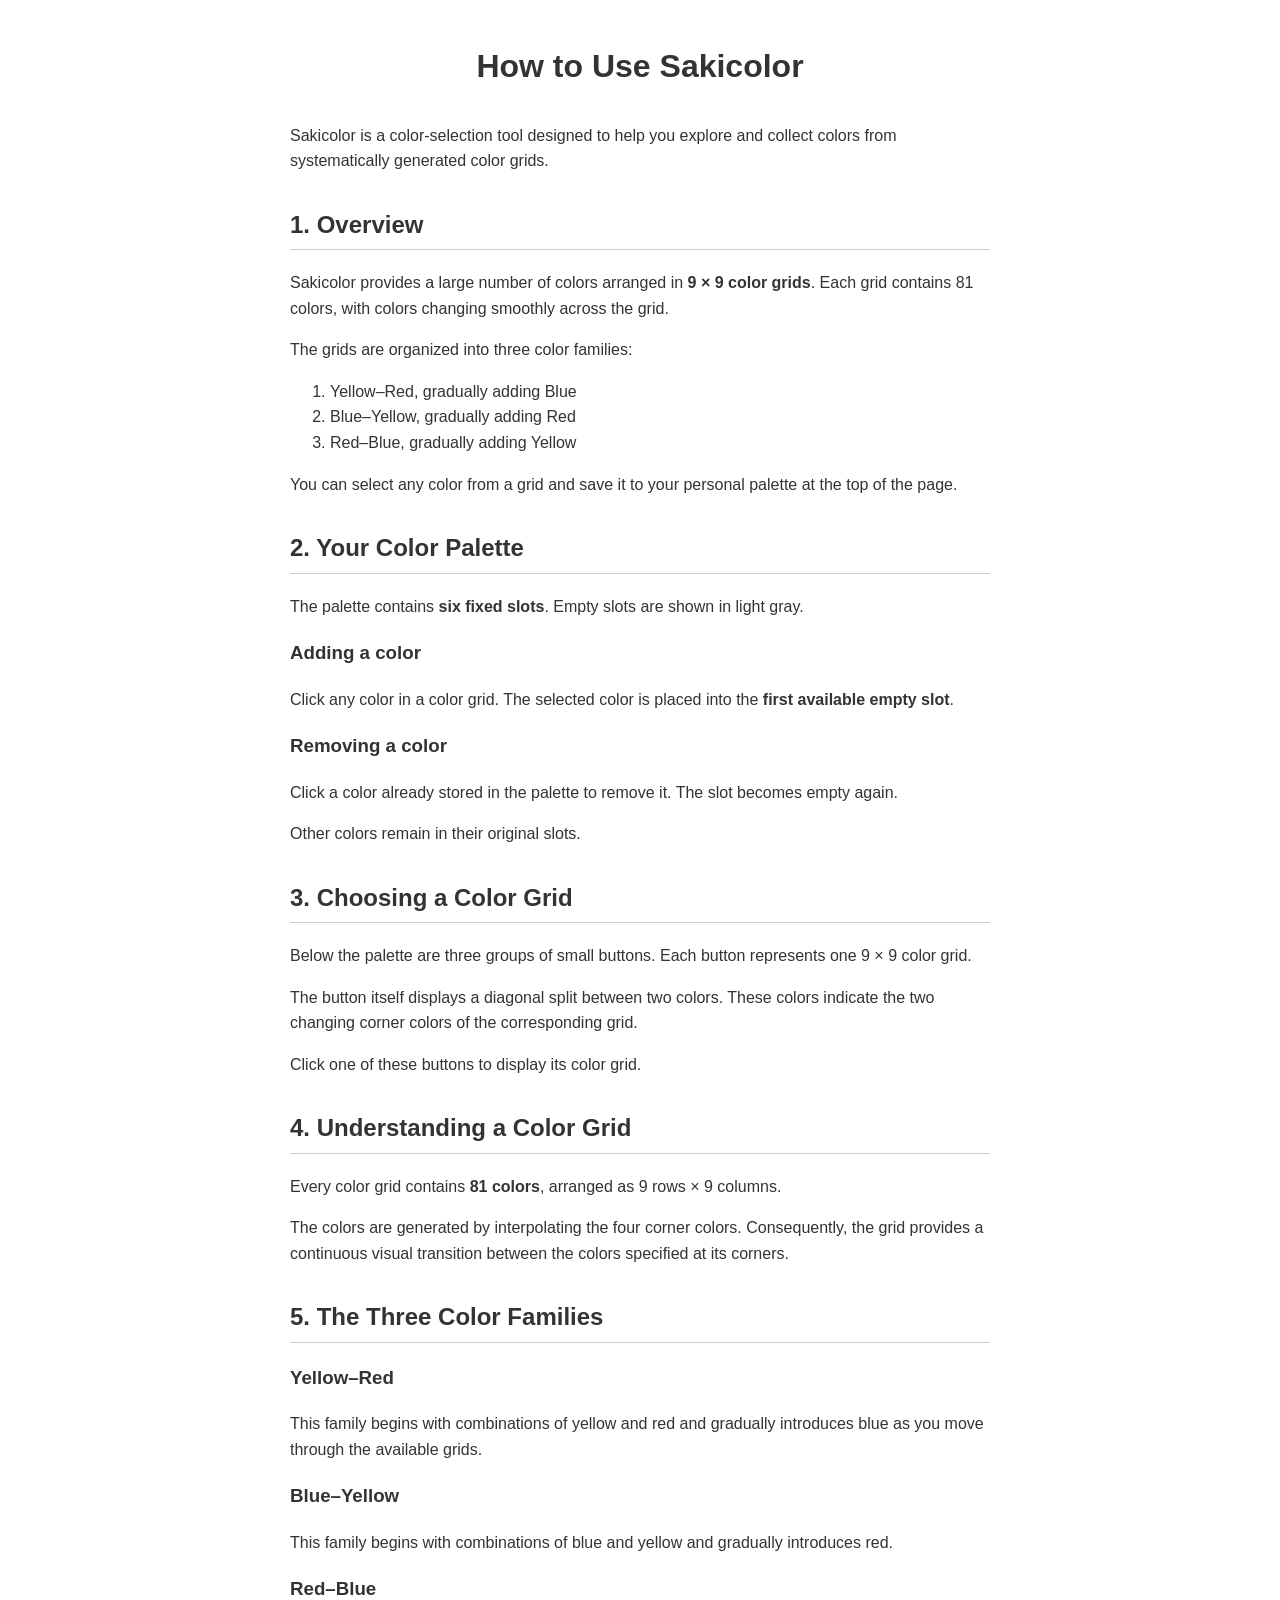
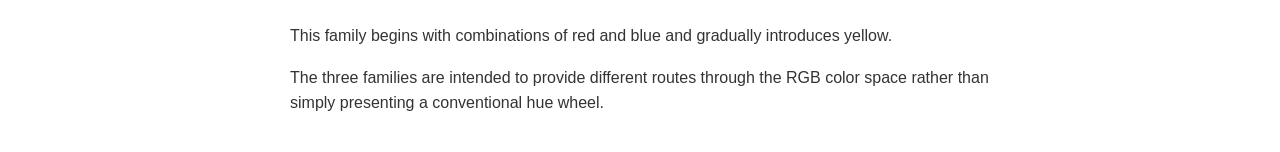
==== color-howto.html @ ae016991 "Added color-howto.html to explain Sakicolor" ====
<!DOCTYPE html>

<html lang="en">

<head>
    <meta charset="UTF-8">
    <meta name="viewport" content="width=device-width, initial-scale=1">

    <title>How to Use Sakicolor</title>

    <style>
        :root {
            --color1: #d9ead3;
            --color2: #cfe2f3;
            --color3: #fce5cd;
            --color4: #eeeeee;
        }

        body {
            max-width: 700px;
            margin: 0 auto;
            padding: 20px;
            font-family: Arial, sans-serif;
            line-height: 1.6;
            color: #333;
        }

        h1 {
            text-align: center;
            margin-bottom: 30px;
        }

        h2 {
            margin-top: 32px;
            border-bottom: 1px solid #ccc;
            padding-bottom: 5px;
        }

        .step {
            margin: 20px 0;
            padding: 15px 20px;
            border-radius: 8px;
            background-color: var(--color4);
        }

        .step-number {
            font-weight: bold;
            font-size: 1.1em;
        }

        .tip {
            padding: 12px 16px;
            margin: 20px 0;
            background-color: #fff8dc;
            border-left: 4px solid #e6c84f;
        }

        .button {
            display: inline-block;
            padding: 3px 8px;
            border-radius: 4px;
            background-color: #eee;
            font-weight: bold;
        }

        .back {
            margin-top: 40px;
            text-align: center;
        }

        a {
            color: #3367d6;
        }
    </style>
</head>

</head>

<body>


<h1>How to Use Sakicolor</h1>

<p class="intro">
    Sakicolor is a color-selection tool designed to help you
    explore and collect colors from systematically generated color grids.
</p>

<h2>1. Overview</h2>

<p>
    Sakicolor provides a large number of colors arranged in
    <strong>9 × 9 color grids</strong>. Each grid contains 81 colors,
    with colors changing smoothly across the grid.
</p>

<p>
    The grids are organized into three color families:
</p>

<ol>
    <li>Yellow–Red, gradually adding Blue</li>
    <li>Blue–Yellow, gradually adding Red</li>
    <li>Red–Blue, gradually adding Yellow</li>
</ol>

<p>
    You can select any color from a grid and save it to your personal
    palette at the top of the page.
</p>

<h2>2. Your Color Palette</h2>

<p>
    The palette contains <strong>six fixed slots</strong>.
    Empty slots are shown in light gray.
</p>

<h3>Adding a color</h3>

<p>
    Click any color in a color grid. The selected color is placed into
    the <strong>first available empty slot</strong>.
</p>

<h3>Removing a color</h3>

<p>
    Click a color already stored in the palette to remove it.
    The slot becomes empty again.
</p>

<p>
    Other colors remain in their original slots.
</p>

<h2>3. Choosing a Color Grid</h2>

<p>
    Below the palette are three groups of small buttons.
    Each button represents one 9 × 9 color grid.
</p>

<p>
    The button itself displays a diagonal split between two colors.
    These colors indicate the two changing corner colors of the
    corresponding grid.
</p>

<p>
    Click one of these buttons to display its color grid.
</p>

<h2>4. Understanding a Color Grid</h2>

<p>
    Every color grid contains <strong>81 colors</strong>, arranged as
    9 rows × 9 columns.
</p>

<p>
    The colors are generated by interpolating the four corner colors.
    Consequently, the grid provides a continuous visual transition
    between the colors specified at its corners.
</p>

<h2>5. The Three Color Families</h2>

<h3>Yellow–Red</h3>

<p>
    This family begins with combinations of yellow and red and gradually
    introduces blue as you move through the available grids.
</p>

<h3>Blue–Yellow</h3>

<p>
    This family begins with combinations of blue and yellow and gradually
    introduces red.
</p>

<h3>Red–Blue</h3>

<p>
    This family begins with combinations of red and blue and gradually
    introduces yellow.
</p>

<p>
    The three families are intended to provide different routes through
    the RGB color space rather than simply presenting a conventional
    hue wheel.
</p>

</body>

</html>
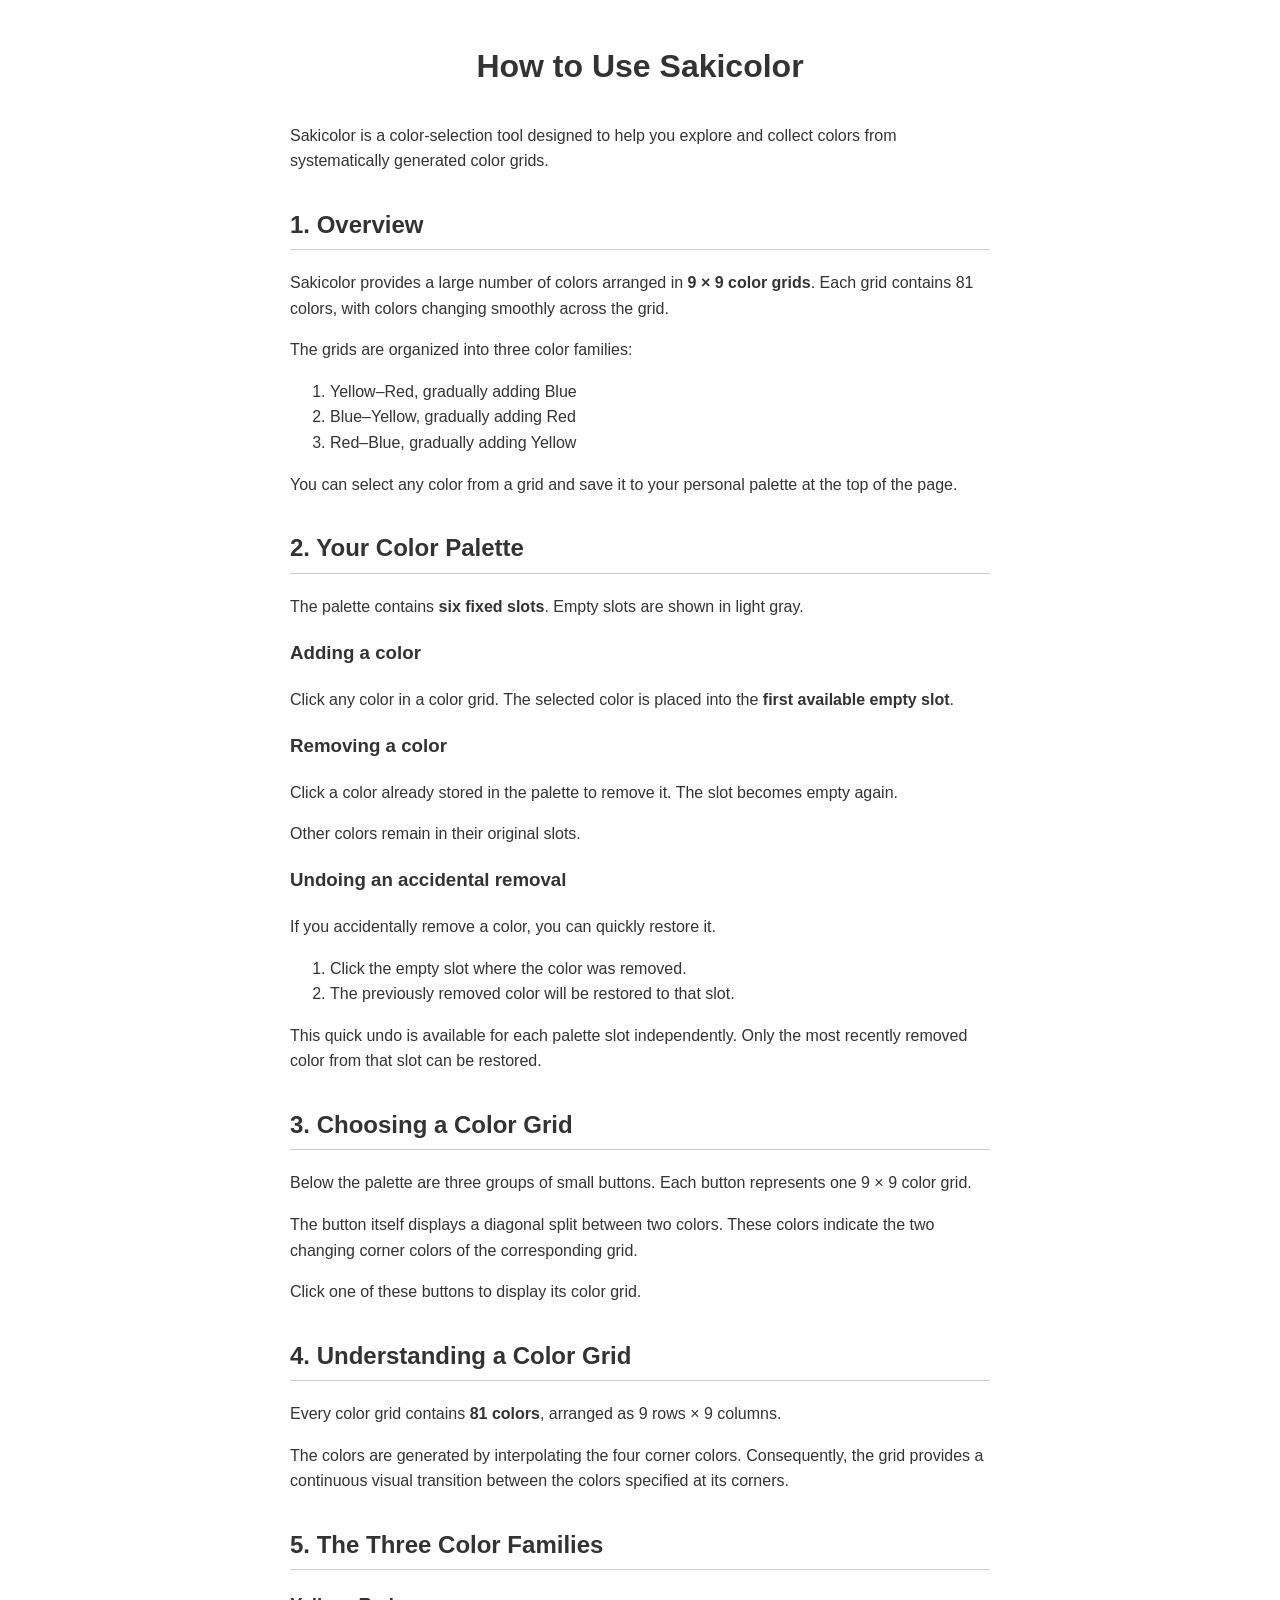
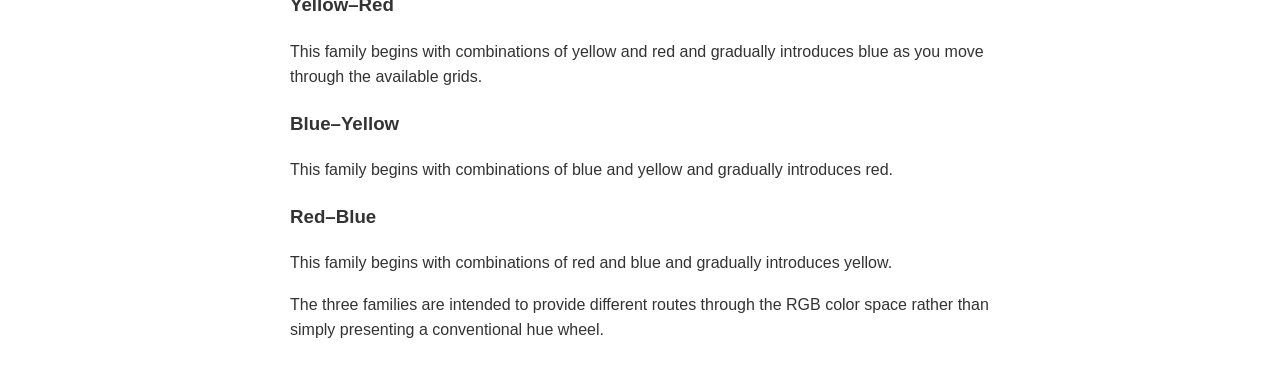
==== commit c2f6a917: "Implemented undo behavior for accidental unregisteration by users" ====
--- a/color-howto.html
+++ b/color-howto.html
@@ -134,6 +134,17 @@
     Other colors remain in their original slots.
 </p>
 
+<h3>Undoing an accidental removal</h3>
+
+<p> If you accidentally remove a color, you can quickly restore it. </p>
+
+<ol>
+    <li> Click the empty slot where the color was removed. </li>
+    <li> The previously removed color will be restored to that slot. </li>
+</ol>
+
+<p> This quick undo is available for each palette slot independently. Only the most recently removed color from that slot can be restored. </p>
+
 <h2>3. Choosing a Color Grid</h2>
 
 <p>
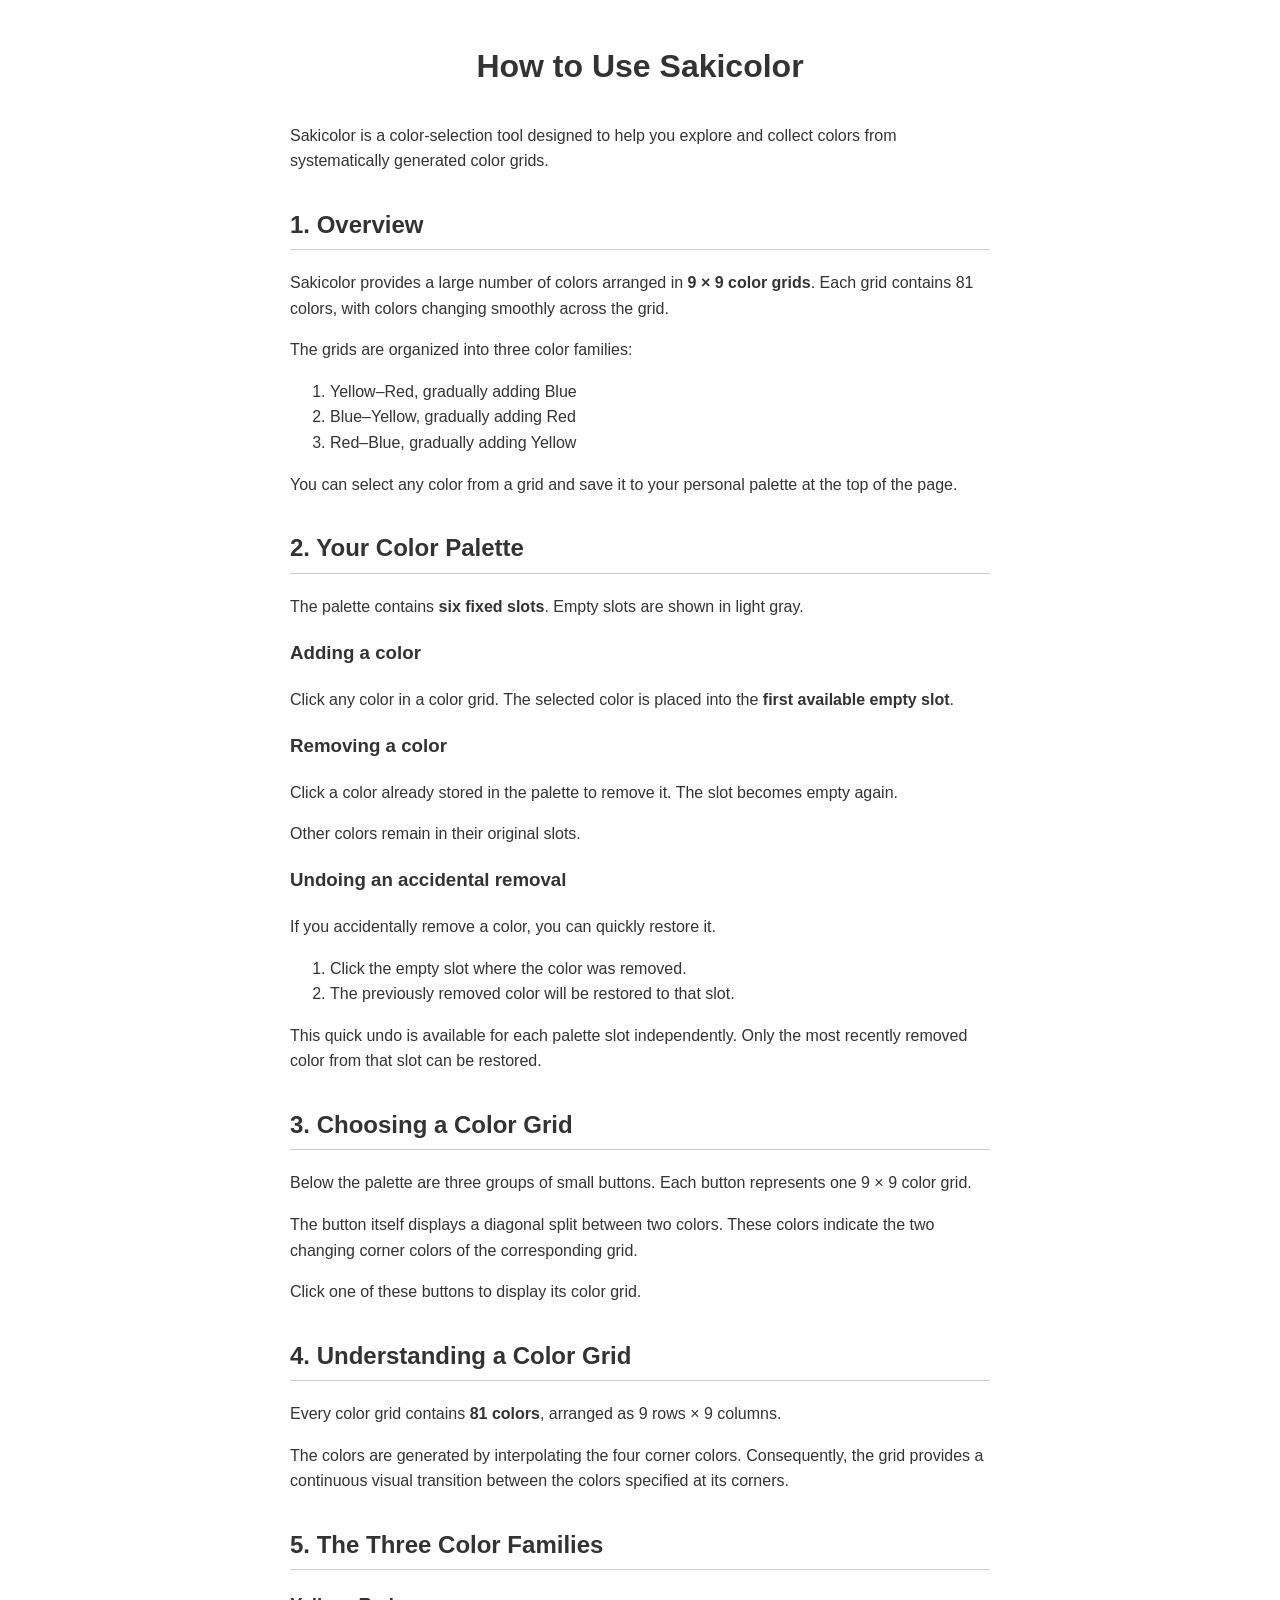
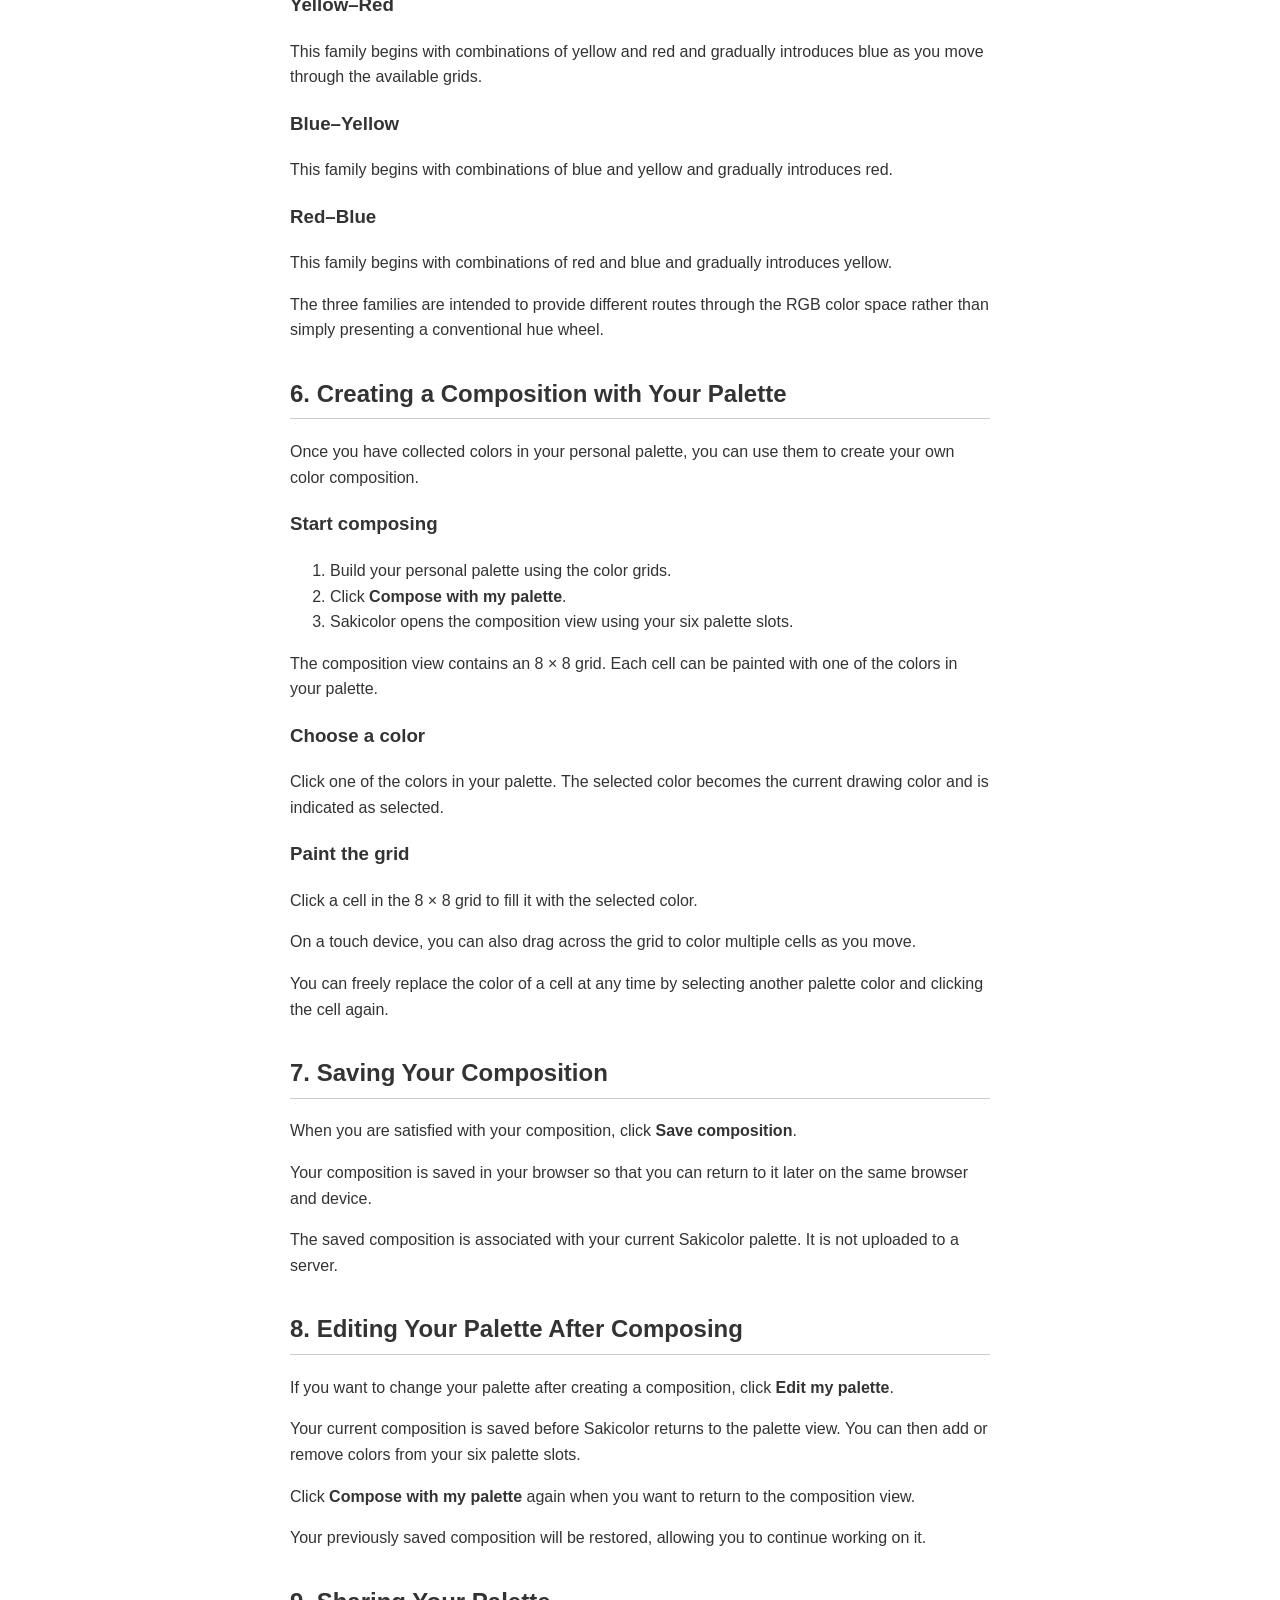
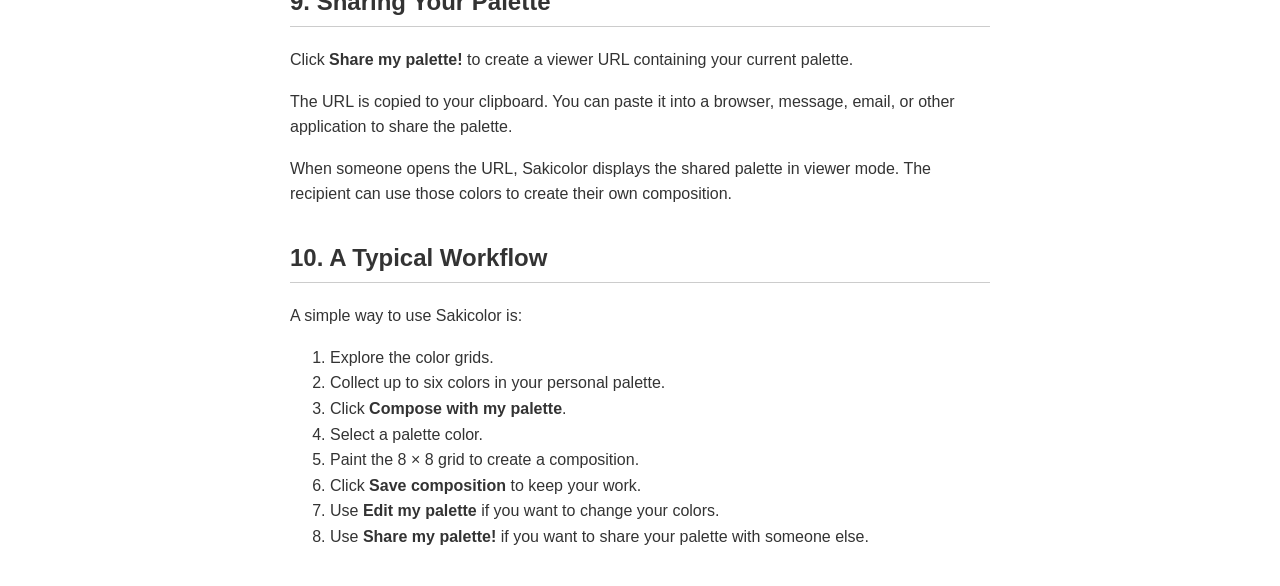
==== commit d181b132: "Updated sakicolor's how-to" ====
--- a/color-howto.html
+++ b/color-howto.html
@@ -79,130 +79,206 @@
 <body>
 
 
-<h1>How to Use Sakicolor</h1>
-
-<p class="intro">
-    Sakicolor is a color-selection tool designed to help you
-    explore and collect colors from systematically generated color grids.
-</p>
-
-<h2>1. Overview</h2>
-
-<p>
-    Sakicolor provides a large number of colors arranged in
-    <strong>9 × 9 color grids</strong>. Each grid contains 81 colors,
-    with colors changing smoothly across the grid.
-</p>
-
-<p>
-    The grids are organized into three color families:
-</p>
-
-<ol>
-    <li>Yellow–Red, gradually adding Blue</li>
-    <li>Blue–Yellow, gradually adding Red</li>
-    <li>Red–Blue, gradually adding Yellow</li>
-</ol>
-
-<p>
-    You can select any color from a grid and save it to your personal
-    palette at the top of the page.
-</p>
-
-<h2>2. Your Color Palette</h2>
-
-<p>
-    The palette contains <strong>six fixed slots</strong>.
-    Empty slots are shown in light gray.
-</p>
-
-<h3>Adding a color</h3>
-
-<p>
-    Click any color in a color grid. The selected color is placed into
-    the <strong>first available empty slot</strong>.
-</p>
-
-<h3>Removing a color</h3>
-
-<p>
-    Click a color already stored in the palette to remove it.
-    The slot becomes empty again.
-</p>
-
-<p>
-    Other colors remain in their original slots.
-</p>
-
-<h3>Undoing an accidental removal</h3>
-
-<p> If you accidentally remove a color, you can quickly restore it. </p>
-
-<ol>
-    <li> Click the empty slot where the color was removed. </li>
-    <li> The previously removed color will be restored to that slot. </li>
-</ol>
-
-<p> This quick undo is available for each palette slot independently. Only the most recently removed color from that slot can be restored. </p>
-
-<h2>3. Choosing a Color Grid</h2>
-
-<p>
-    Below the palette are three groups of small buttons.
-    Each button represents one 9 × 9 color grid.
-</p>
-
-<p>
-    The button itself displays a diagonal split between two colors.
-    These colors indicate the two changing corner colors of the
-    corresponding grid.
-</p>
-
-<p>
-    Click one of these buttons to display its color grid.
-</p>
-
-<h2>4. Understanding a Color Grid</h2>
-
-<p>
-    Every color grid contains <strong>81 colors</strong>, arranged as
-    9 rows × 9 columns.
-</p>
-
-<p>
-    The colors are generated by interpolating the four corner colors.
-    Consequently, the grid provides a continuous visual transition
-    between the colors specified at its corners.
-</p>
-
-<h2>5. The Three Color Families</h2>
-
-<h3>Yellow–Red</h3>
-
-<p>
-    This family begins with combinations of yellow and red and gradually
-    introduces blue as you move through the available grids.
-</p>
-
-<h3>Blue–Yellow</h3>
-
-<p>
-    This family begins with combinations of blue and yellow and gradually
-    introduces red.
-</p>
-
-<h3>Red–Blue</h3>
-
-<p>
-    This family begins with combinations of red and blue and gradually
-    introduces yellow.
-</p>
-
-<p>
-    The three families are intended to provide different routes through
-    the RGB color space rather than simply presenting a conventional
-    hue wheel.
-</p>
+    <h1>How to Use Sakicolor</h1>
+
+    <p class="intro">
+        Sakicolor is a color-selection tool designed to help you
+        explore and collect colors from systematically generated color grids.
+    </p>
+
+    <h2>1. Overview</h2>
+
+    <p>
+        Sakicolor provides a large number of colors arranged in
+        <strong>9 × 9 color grids</strong>. Each grid contains 81 colors,
+        with colors changing smoothly across the grid.
+    </p>
+
+    <p>
+        The grids are organized into three color families:
+    </p>
+
+    <ol>
+        <li>Yellow–Red, gradually adding Blue</li>
+        <li>Blue–Yellow, gradually adding Red</li>
+        <li>Red–Blue, gradually adding Yellow</li>
+    </ol>
+
+    <p>
+        You can select any color from a grid and save it to your personal
+        palette at the top of the page.
+    </p>
+
+    <h2>2. Your Color Palette</h2>
+
+    <p>
+        The palette contains <strong>six fixed slots</strong>.
+        Empty slots are shown in light gray.
+    </p>
+
+    <h3>Adding a color</h3>
+
+    <p>
+        Click any color in a color grid. The selected color is placed into
+        the <strong>first available empty slot</strong>.
+    </p>
+
+    <h3>Removing a color</h3>
+
+    <p>
+        Click a color already stored in the palette to remove it.
+        The slot becomes empty again.
+    </p>
+
+    <p>
+        Other colors remain in their original slots.
+    </p>
+
+    <h3>Undoing an accidental removal</h3>
+
+    <p> If you accidentally remove a color, you can quickly restore it. </p>
+
+    <ol>
+        <li> Click the empty slot where the color was removed. </li>
+        <li> The previously removed color will be restored to that slot. </li>
+    </ol>
+
+    <p> This quick undo is available for each palette slot independently. Only the most recently removed color from that
+        slot can be restored. </p>
+
+    <h2>3. Choosing a Color Grid</h2>
+
+    <p>
+        Below the palette are three groups of small buttons.
+        Each button represents one 9 × 9 color grid.
+    </p>
+
+    <p>
+        The button itself displays a diagonal split between two colors.
+        These colors indicate the two changing corner colors of the
+        corresponding grid.
+    </p>
+
+    <p>
+        Click one of these buttons to display its color grid.
+    </p>
+
+    <h2>4. Understanding a Color Grid</h2>
+
+    <p>
+        Every color grid contains <strong>81 colors</strong>, arranged as
+        9 rows × 9 columns.
+    </p>
+
+    <p>
+        The colors are generated by interpolating the four corner colors.
+        Consequently, the grid provides a continuous visual transition
+        between the colors specified at its corners.
+    </p>
+
+    <h2>5. The Three Color Families</h2>
+
+    <h3>Yellow–Red</h3>
+
+    <p>
+        This family begins with combinations of yellow and red and gradually
+        introduces blue as you move through the available grids.
+    </p>
+
+    <h3>Blue–Yellow</h3>
+
+    <p>
+        This family begins with combinations of blue and yellow and gradually
+        introduces red.
+    </p>
+
+    <h3>Red–Blue</h3>
+
+    <p>
+        This family begins with combinations of red and blue and gradually
+        introduces yellow.
+    </p>
+
+    <p>
+        The three families are intended to provide different routes through
+        the RGB color space rather than simply presenting a conventional
+        hue wheel.
+    </p>
+
+    <h2>6. Creating a Composition with Your Palette</h2>
+
+    <p> Once you have collected colors in your personal palette, you can use them to create your own color composition.
+    </p>
+
+    <h3>Start composing</h3>
+
+    <ol>
+        <li>Build your personal palette using the color grids.</li>
+        <li>Click <strong>Compose with my palette</strong>.</li>
+        <li>Sakicolor opens the composition view using your six palette slots.</li>
+    </ol>
+
+    <p> The composition view contains an 8 × 8 grid. Each cell can be painted with one of the colors in your palette.
+    </p>
+
+    <h3>Choose a color</h3>
+
+    <p> Click one of the colors in your palette. The selected color becomes the current drawing color and is indicated
+        as selected. </p>
+
+    <h3>Paint the grid</h3>
+
+    <p> Click a cell in the 8 × 8 grid to fill it with the selected color. </p>
+
+    <p> On a touch device, you can also drag across the grid to color multiple cells as you move. </p>
+
+    <p> You can freely replace the color of a cell at any time by selecting another palette color and clicking the cell
+        again. </p>
+
+    <h2>7. Saving Your Composition</h2>
+
+    <p> When you are satisfied with your composition, click <strong>Save composition</strong>. </p>
+
+    <p> Your composition is saved in your browser so that you can return to it later on the same browser and device.
+    </p>
+
+    <p> The saved composition is associated with your current Sakicolor palette. It is not uploaded to a server. </p>
+
+    <h2>8. Editing Your Palette After Composing</h2>
+
+    <p> If you want to change your palette after creating a composition, click <strong>Edit my palette</strong>. </p>
+
+    <p> Your current composition is saved before Sakicolor returns to the palette view. You can then add or remove
+        colors from your six palette slots. </p>
+
+    <p> Click <strong>Compose with my palette</strong> again when you want to return to the composition view. </p>
+
+    <p> Your previously saved composition will be restored, allowing you to continue working on it. </p>
+
+    <h2>9. Sharing Your Palette</h2>
+
+    <p> Click <strong>Share my palette!</strong> to create a viewer URL containing your current palette. </p>
+
+    <p> The URL is copied to your clipboard. You can paste it into a browser, message, email, or other application to
+        share the palette. </p>
+
+    <p> When someone opens the URL, Sakicolor displays the shared palette in viewer mode. The recipient can use those
+        colors to create their own composition. </p>
+
+    <h2>10. A Typical Workflow</h2>
+
+    <p> A simple way to use Sakicolor is: </p>
+
+    <ol>
+        <li>Explore the color grids.</li>
+        <li>Collect up to six colors in your personal palette.</li>
+        <li>Click <strong>Compose with my palette</strong>.</li>
+        <li>Select a palette color.</li>
+        <li>Paint the 8 × 8 grid to create a composition.</li>
+        <li>Click <strong>Save composition</strong> to keep your work.</li>
+        <li>Use <strong>Edit my palette</strong> if you want to change your colors.</li>
+        <li>Use <strong>Share my palette!</strong> if you want to share your palette with someone else.</li>
+    </ol>
 
 </body>
 
